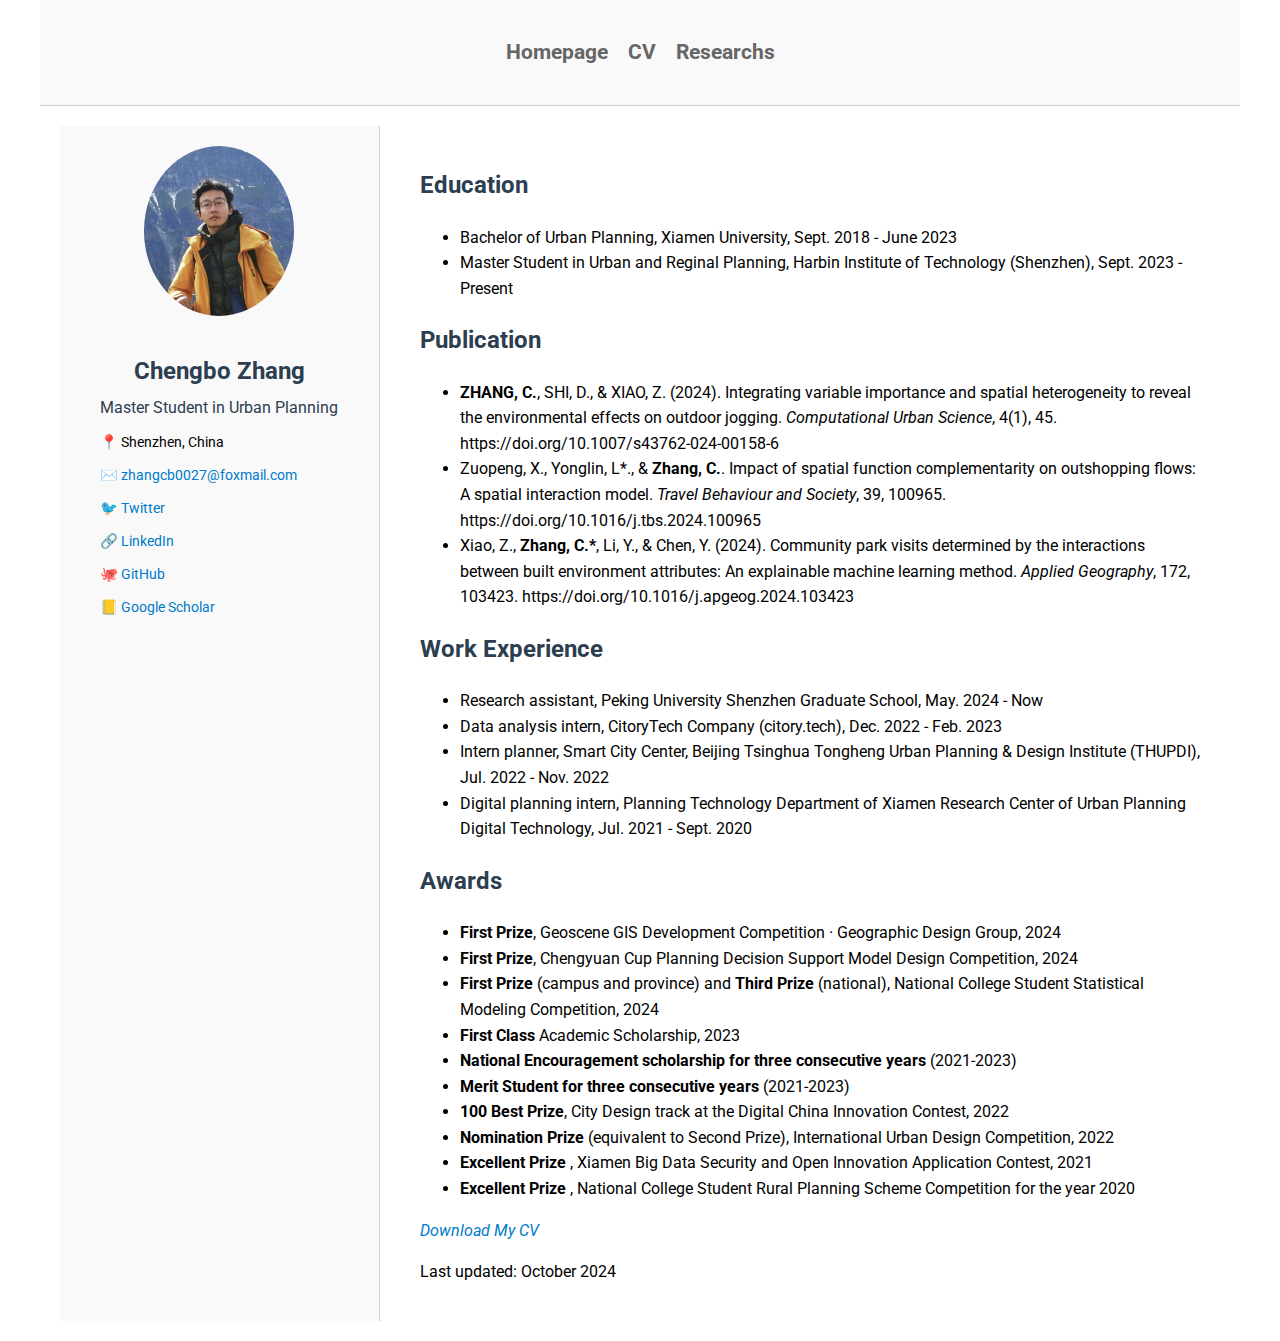
==== cv.html @ be8e76b4 "Update cv.html" ====
<!DOCTYPE html>
<html lang="en">

<head>
    <meta charset="UTF-8">
    <meta name="viewport" content="width=device-width, initial-scale=1.0">
    <title>Chengbo Zhang (张承博) - Personal Academic Website</title>
    <link rel="stylesheet" href="styles.css">
    <link rel="preconnect" href="https://fonts.googleapis.com">
    <link rel="preconnect" href="https://fonts.gstatic.com" crossorigin>
    <link href="https://fonts.googleapis.com/css2?family=Roboto:wght@300;400;700&display=swap" rel="stylesheet">
    <style>
        body {
            font-family: 'Roboto', sans-serif;
            max-width: 1200px;
            margin: auto;
            line-height: 1.6;
        }
        nav {
            display: flex;
            justify-content: center;
            gap: 40px;
            padding: 20px;
            background-color: #f9f9f9;
            border-bottom: 1px solid #ccc;
        }
        .content {
            display: flex;
            flex-direction: row;
            gap: 20px;
            padding: 20px;
        }
        .sidebar {
            width: 25%;
            padding: 20px;
            border-right: 1px solid #ccc;
            background-color: #f9f9f9;
            text-align: left;
        }
        .main-content {
            width: 70%;
            padding: 20px;
        }
        header {
            display: flex;
            align-items: center;
            flex-direction: column;
            text-align: center;
        }
        img {
            border-radius: 50%;
            width: 150px;
            margin-bottom: 20px;
        }
        .contact {
            list-style-type: none;
            padding: 0;
            margin: 10px 0;
        }
        .contact li {
            margin-bottom: 10px;
            font-size: 0.9rem;
            text-align: left;
        }
        h1 {
            font-size: 1.5rem;
            color: #2c3e50;
            margin-bottom: 5px;
        }
        h2 {
            font-size: 1.5rem;
            color: #2c3e50;
            margin-top: 20px;
        }
        h3 {
            font-size: 1.0rem;
            color: #2c3e50;
            font-weight: 400;
            margin: 0;
        }
        a {
            color: #007acc;
            text-decoration: none;
        }
        a:hover {
            text-decoration: underline;
        }
        .news {
            margin-top: 30px;
        }
        .news-item {
            margin-bottom: 15px;
            font-size: 1rem;
        }
        .news-item a {
            color: #e74c3c;
            text-decoration: none;
        }
        .news-item a:hover {
            text-decoration: underline;
        }
        nav ul {
            list-style: none;
            padding: 0;
            display: flex;
            gap: 20px;
        }
        nav ul li {
            margin-bottom: 0;
        }
        nav ul li a {
            text-decoration: none;
            font-weight: bold;
            font-size: 1.3rem;
            color: #666;
        }
        nav ul li a:hover {
            color: #007acc;
        }
        .cv-link {
            color: #007acc; /* 设置链接为蓝色 */
            font-style: italic; /* 设置斜体 */
            text-decoration: none; /* 去掉下划线 */
        }
        
        .cv-link:hover {
            text-decoration: underline; /* 鼠标悬停时添加下划线 */
        }
    </style>
</head>

<body>
    <nav>
        <ul>
            <li><a href="index.html">Homepage</a></li>
            <li><a href="cv.html">CV</a></li>
            <li><a href="researchs.html">Researchs</a></li>
        </ul>
    </nav>

    <div class="content">
        <div class="sidebar">
            <header>
                <img src="images/homepage/profile.jpg" alt="Your Photo">
                <div>
                    <h1>Chengbo Zhang</h1>
                    <h3>Master Student in Urban Planning</h3>
                    <ul class="contact">
                        <li>📍 Shenzhen, China</li>
                        <li>✉️ <a href="mailto:zhangcb0027@foxmail.com">zhangcb0027@foxmail.com</a></li>
                        <li>🐦 <a href="https://x.com/neeeo37731?s=05">Twitter</a></li>
                        <li>🔗 <a href="https://linkedin.com/in/your_linkedin" target="_blank">LinkedIn</a></li>
                        <li>🐙 <a href="https://github.com/Nicholas0027" target="_blank">GitHub</a></li>
                        <li>📒 <a href="https://scholar.google.com/citations?user=c6YsYRwAAAAJ&hl=zh-CN&oi=sra" target="_blank">Google Scholar</a></li>
                    </ul>
                </div>
            </header>
        </div>

        <div class="main-content">
            <section>
                <h2>Education</h2>
                <ul>
                    <li>Bachelor of Urban Planning, Xiamen University, Sept. 2018 - June 2023</li>
                    <li>Master Student in Urban and Reginal Planning, Harbin Institute of Technology (Shenzhen), Sept. 2023 - Present</li>
                </ul>
            </section>
                <section>
                <h2>Publication</h2>
                <ul>
                    <li>
                        <strong>ZHANG, C.</strong>, SHI, D., & XIAO, Z. (2024). Integrating variable importance and spatial heterogeneity to reveal the environmental effects on outdoor jogging. 
                        <em>Computational Urban Science</em>, 4(1), 45. https://doi.org/10.1007/s43762-024-00158-6

                    </li>
                    <li>
                        Zuopeng, X., Yonglin, L*., & <strong>Zhang, C.</strong>. Impact of spatial function complementarity on outshopping flows: A spatial interaction model. 
                        <em>Travel Behaviour and Society</em>, 39, 100965. https://doi.org/10.1016/j.tbs.2024.100965
                    </li>
                    <li>
                        Xiao, Z., <strong>Zhang, C.*</strong>, Li, Y., & Chen, Y. (2024). Community park visits determined by the interactions between built environment attributes: An explainable machine learning method.
                        <em>Applied Geography</em>, 172, 103423. https://doi.org/10.1016/j.apgeog.2024.103423
                    </li>
                </ul>
            </section>
    
            <section>
                <h2>Work Experience</h2>
                <ul>
                    <li>Research assistant, Peking University Shenzhen Graduate School, May. 2024 - Now</li>
                    <li>Data analysis intern, CitoryTech Company (citory.tech), Dec. 2022 - Feb. 2023</li>
                    <li>Intern planner, Smart City Center, Beijing Tsinghua Tongheng Urban Planning & Design Institute (THUPDI), Jul. 2022 - Nov. 2022</li>
                    <li>Digital planning intern, Planning Technology Department of Xiamen Research Center of Urban Planning Digital Technology, Jul. 2021 - Sept. 2020</li>
                </ul>
            </section>
    
            <section>
                <h2>Awards</h2>
                <ul>
                    <li><strong>First Prize</strong>, Geoscene GIS Development Competition · Geographic Design Group, 2024</li>
                    <li><strong>First Prize</strong>, Chengyuan Cup Planning Decision Support Model Design Competition, 2024</li>
                    <li><strong>First Prize</strong> (campus and province) and <strong>Third Prize</strong> (national), National College Student Statistical Modeling Competition, 2024</li>
                    <li><strong>First Class</strong> Academic Scholarship, 2023</li>
                    <li><strong>National Encouragement scholarship for three consecutive years</strong> (2021-2023)</li>
                    <li><strong>Merit Student for three consecutive years</strong> (2021-2023)</li>
                    <li><strong>100 Best Prize</strong>, City Design track at the Digital China Innovation Contest, 2022</li>
                    <li><strong>Nomination Prize </strong>(equivalent to Second Prize), International Urban Design Competition, 2022</li>
                    <li><strong>Excellent Prize </strong>, Xiamen Big Data Security and Open Innovation Application Contest, 2021</li>
                    <li><strong>Excellent Prize </strong>, National College Student Rural Planning Scheme Competition for the year 2020</li>
                </ul>
            </section>
            <p>
                <a href="images/asset/ZhangChengboCV.pdf" target="_blank" class="cv-link"><em>Download My CV</em></a>
            </p>
            <footer>
                <p>Last updated: October 2024</p>
            </footer>
        </div>
    </div>
</body>

</html>
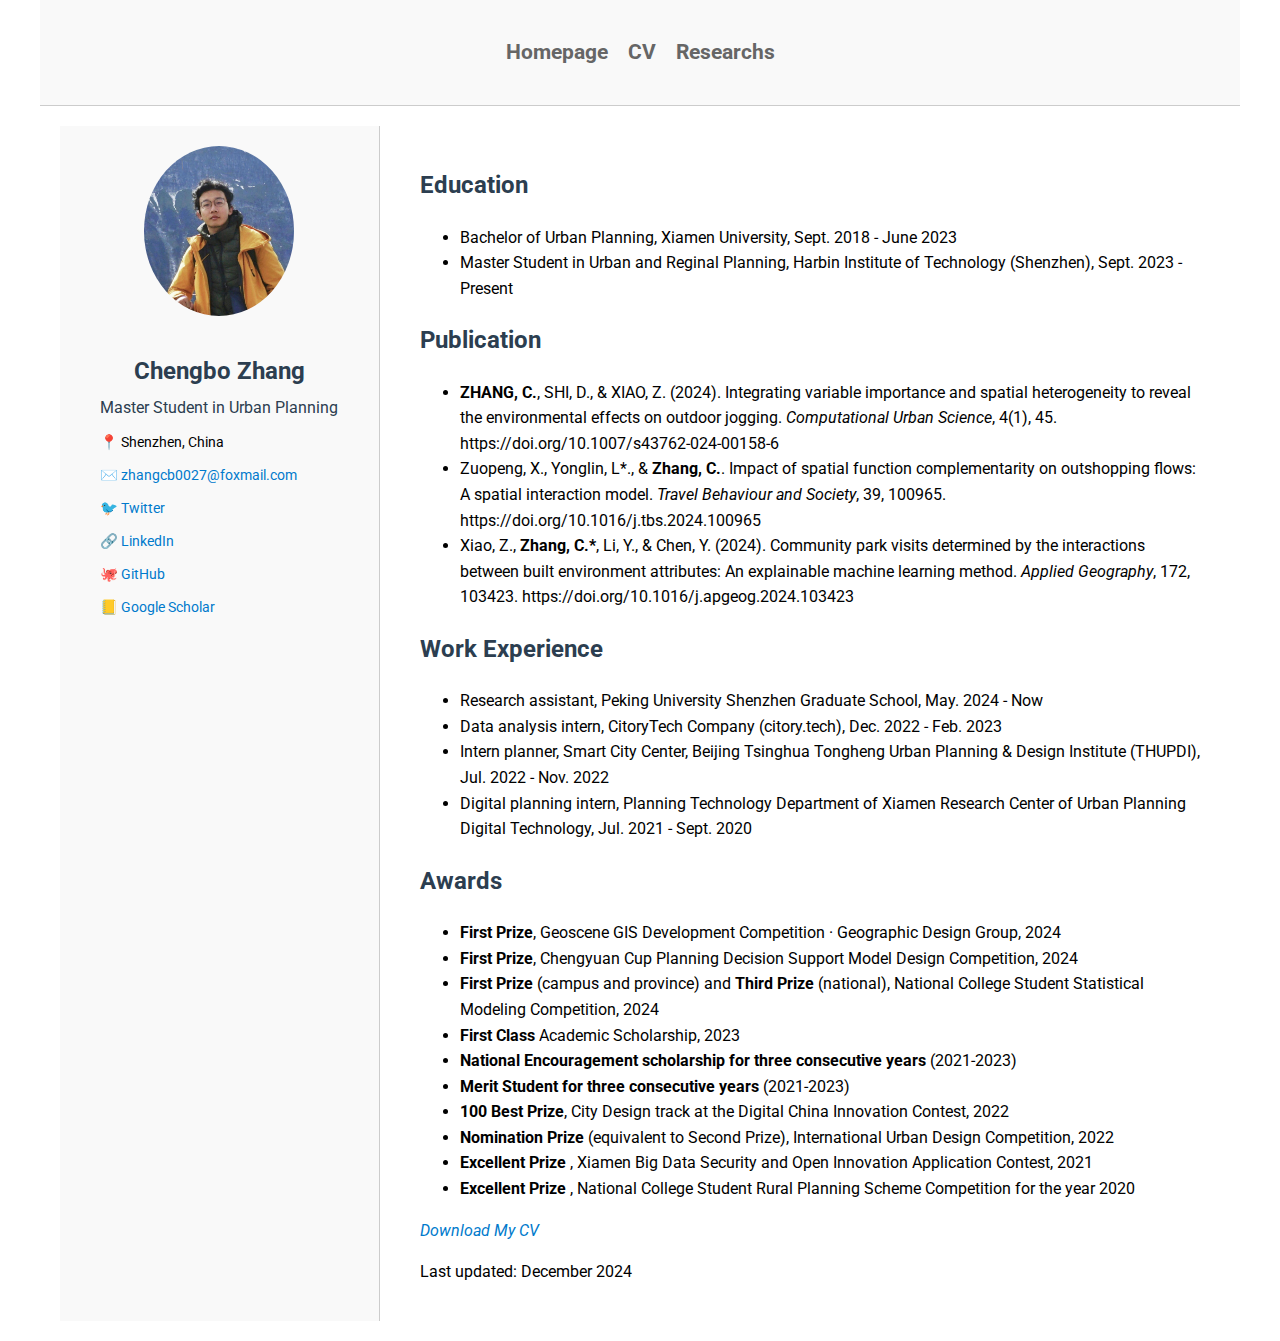
==== commit 61b3fd61: "Update cv.html" ====
--- a/cv.html
+++ b/cv.html
@@ -213,7 +213,7 @@
                 <a href="images/asset/ZhangChengboCV.pdf" target="_blank" class="cv-link"><em>Download My CV</em></a>
             </p>
             <footer>
-                <p>Last updated: October 2024</p>
+                <p>Last updated: December 2024</p>
             </footer>
         </div>
     </div>
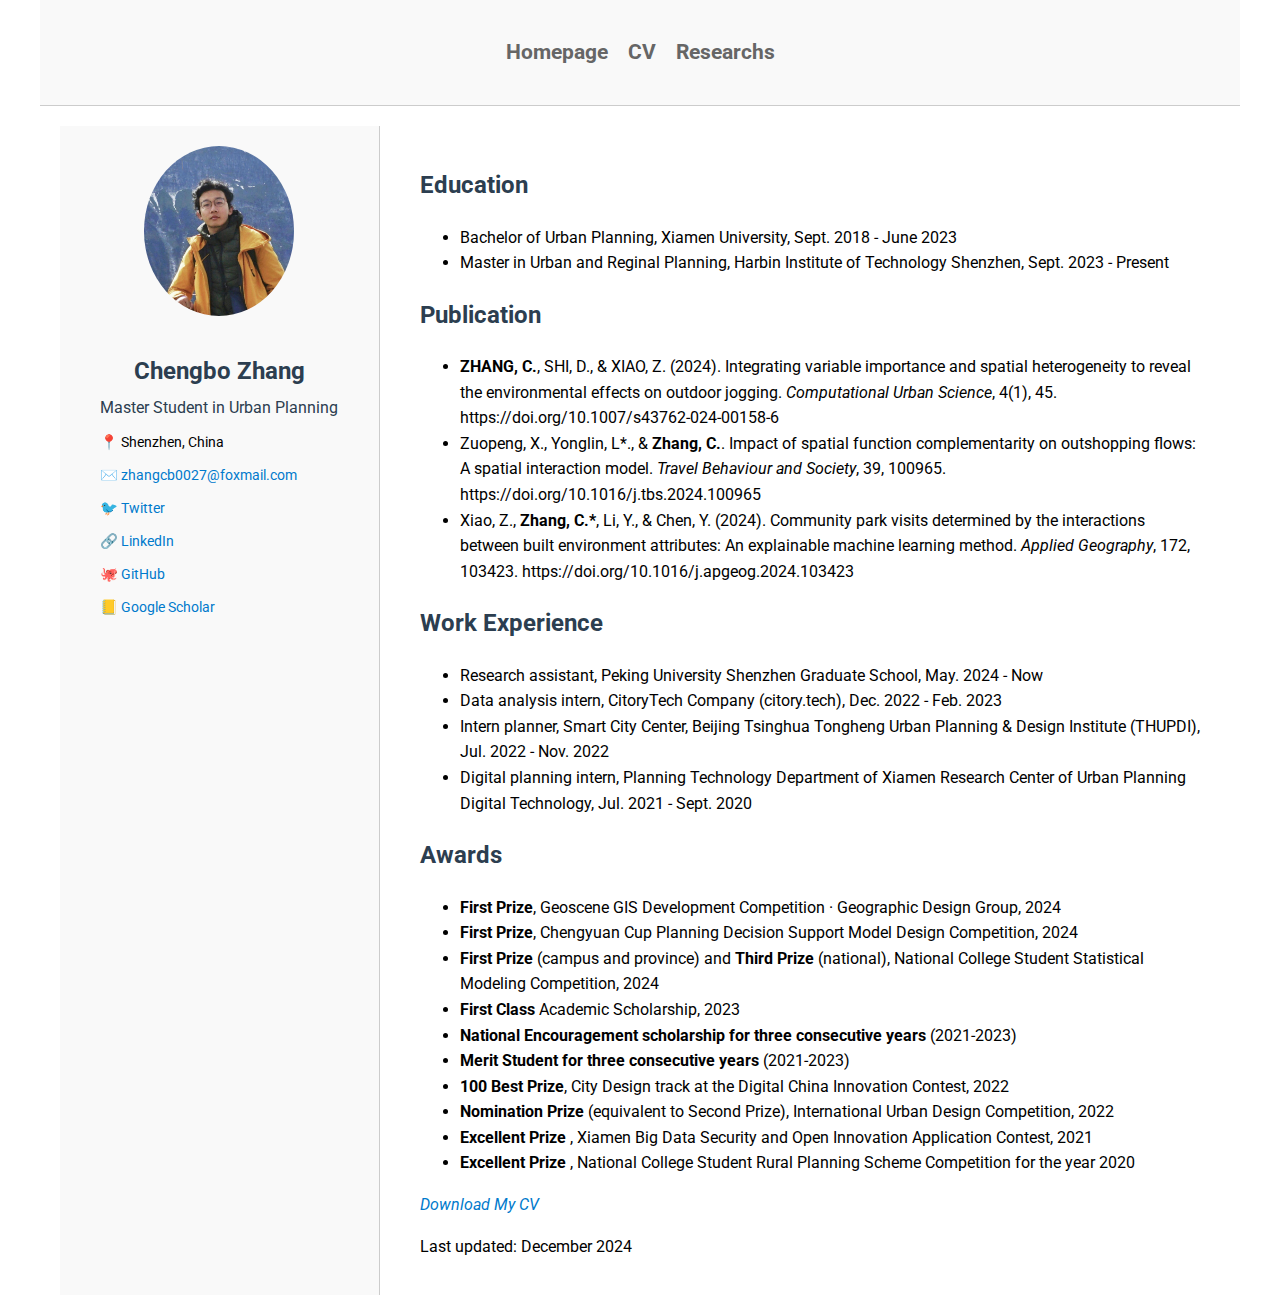
==== commit 2d0f1d45: "Update cv.html" ====
--- a/cv.html
+++ b/cv.html
@@ -162,7 +162,7 @@
                 <h2>Education</h2>
                 <ul>
                     <li>Bachelor of Urban Planning, Xiamen University, Sept. 2018 - June 2023</li>
-                    <li>Master Student in Urban and Reginal Planning, Harbin Institute of Technology (Shenzhen), Sept. 2023 - Present</li>
+                    <li>Master in Urban and Reginal Planning, Harbin Institute of Technology Shenzhen, Sept. 2023 - Present</li>
                 </ul>
             </section>
                 <section>
@@ -171,7 +171,6 @@
                     <li>
                         <strong>ZHANG, C.</strong>, SHI, D., & XIAO, Z. (2024). Integrating variable importance and spatial heterogeneity to reveal the environmental effects on outdoor jogging. 
                         <em>Computational Urban Science</em>, 4(1), 45. https://doi.org/10.1007/s43762-024-00158-6
-
                     </li>
                     <li>
                         Zuopeng, X., Yonglin, L*., & <strong>Zhang, C.</strong>. Impact of spatial function complementarity on outshopping flows: A spatial interaction model. 
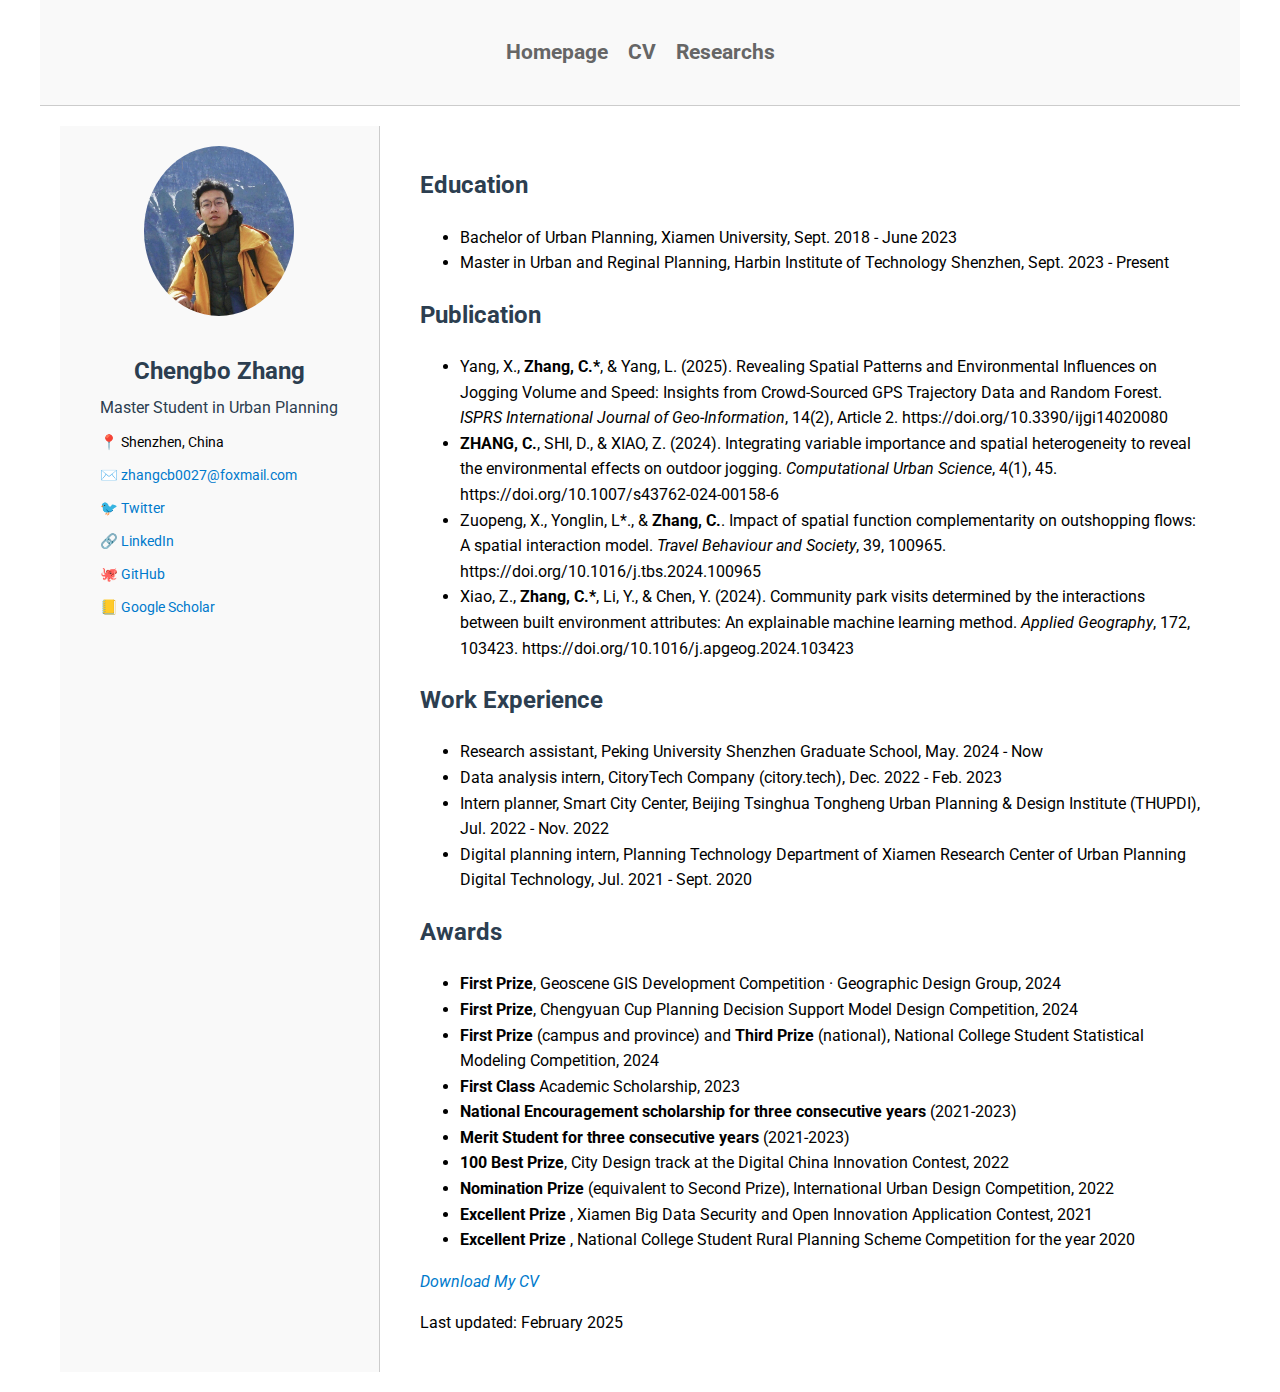
==== commit 7ae11a67: "Update cv.html" ====
--- a/cv.html
+++ b/cv.html
@@ -169,6 +169,10 @@
                 <h2>Publication</h2>
                 <ul>
                     <li>
+                    Yang, X., <strong>Zhang, C.*</strong>, & Yang, L. (2025). Revealing Spatial Patterns and Environmental Influences on Jogging Volume and Speed: Insights from Crowd-Sourced GPS Trajectory Data and Random Forest. 
+                        <em>ISPRS International Journal of Geo-Information</em>, 14(2), Article 2. https://doi.org/10.3390/ijgi14020080
+                    </li>
+                    <li>
                         <strong>ZHANG, C.</strong>, SHI, D., & XIAO, Z. (2024). Integrating variable importance and spatial heterogeneity to reveal the environmental effects on outdoor jogging. 
                         <em>Computational Urban Science</em>, 4(1), 45. https://doi.org/10.1007/s43762-024-00158-6
                     </li>
@@ -212,7 +216,7 @@
                 <a href="images/asset/ZhangChengboCV.pdf" target="_blank" class="cv-link"><em>Download My CV</em></a>
             </p>
             <footer>
-                <p>Last updated: December 2024</p>
+                <p>Last updated: February 2025</p>
             </footer>
         </div>
     </div>
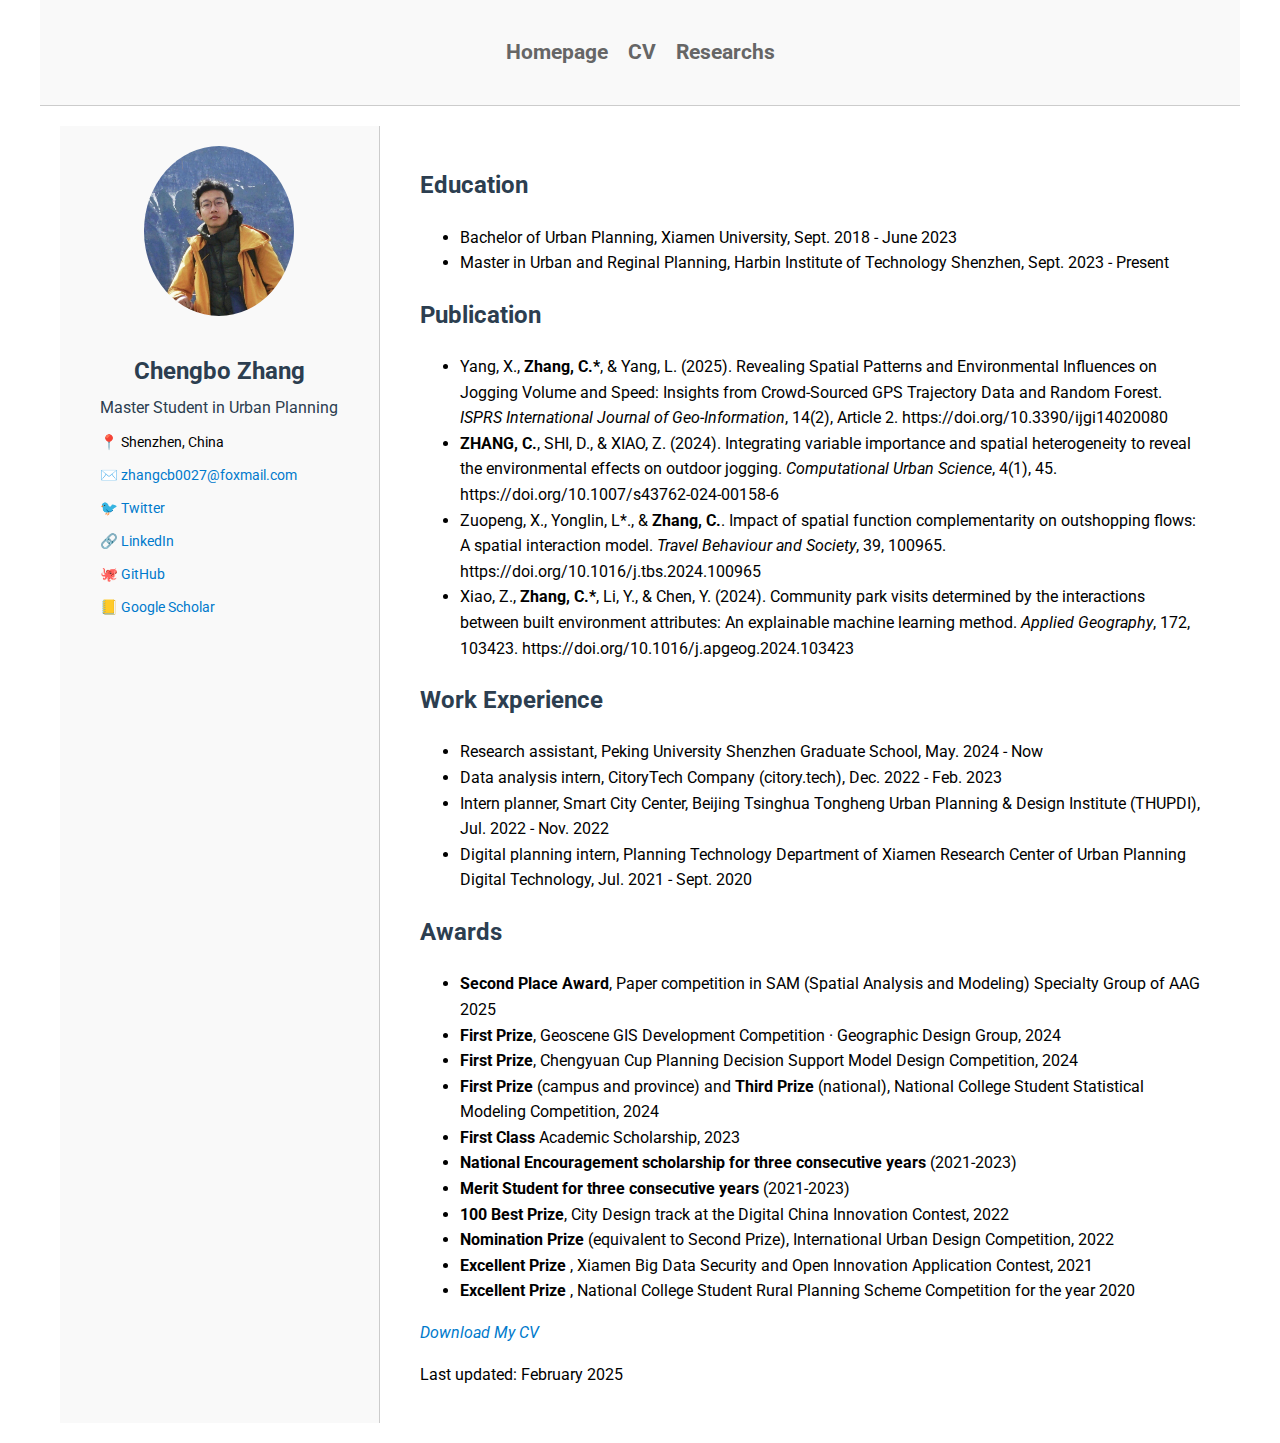
==== commit 189d82d4: "Update cv.html" ====
--- a/cv.html
+++ b/cv.html
@@ -169,7 +169,7 @@
                 <h2>Publication</h2>
                 <ul>
                     <li>
-                    Yang, X., <strong>Zhang, C.*</strong>, & Yang, L. (2025). Revealing Spatial Patterns and Environmental Influences on Jogging Volume and Speed: Insights from Crowd-Sourced GPS Trajectory Data and Random Forest. 
+                        Yang, X., <strong>Zhang, C.*</strong>, & Yang, L. (2025). Revealing Spatial Patterns and Environmental Influences on Jogging Volume and Speed: Insights from Crowd-Sourced GPS Trajectory Data and Random Forest. 
                         <em>ISPRS International Journal of Geo-Information</em>, 14(2), Article 2. https://doi.org/10.3390/ijgi14020080
                     </li>
                     <li>
@@ -200,6 +200,7 @@
             <section>
                 <h2>Awards</h2>
                 <ul>
+                    <li><strong>Second Place Award</strong>, Paper competition in SAM (Spatial Analysis and Modeling) Specialty Group of AAG 2025</li>
                     <li><strong>First Prize</strong>, Geoscene GIS Development Competition · Geographic Design Group, 2024</li>
                     <li><strong>First Prize</strong>, Chengyuan Cup Planning Decision Support Model Design Competition, 2024</li>
                     <li><strong>First Prize</strong> (campus and province) and <strong>Third Prize</strong> (national), National College Student Statistical Modeling Competition, 2024</li>
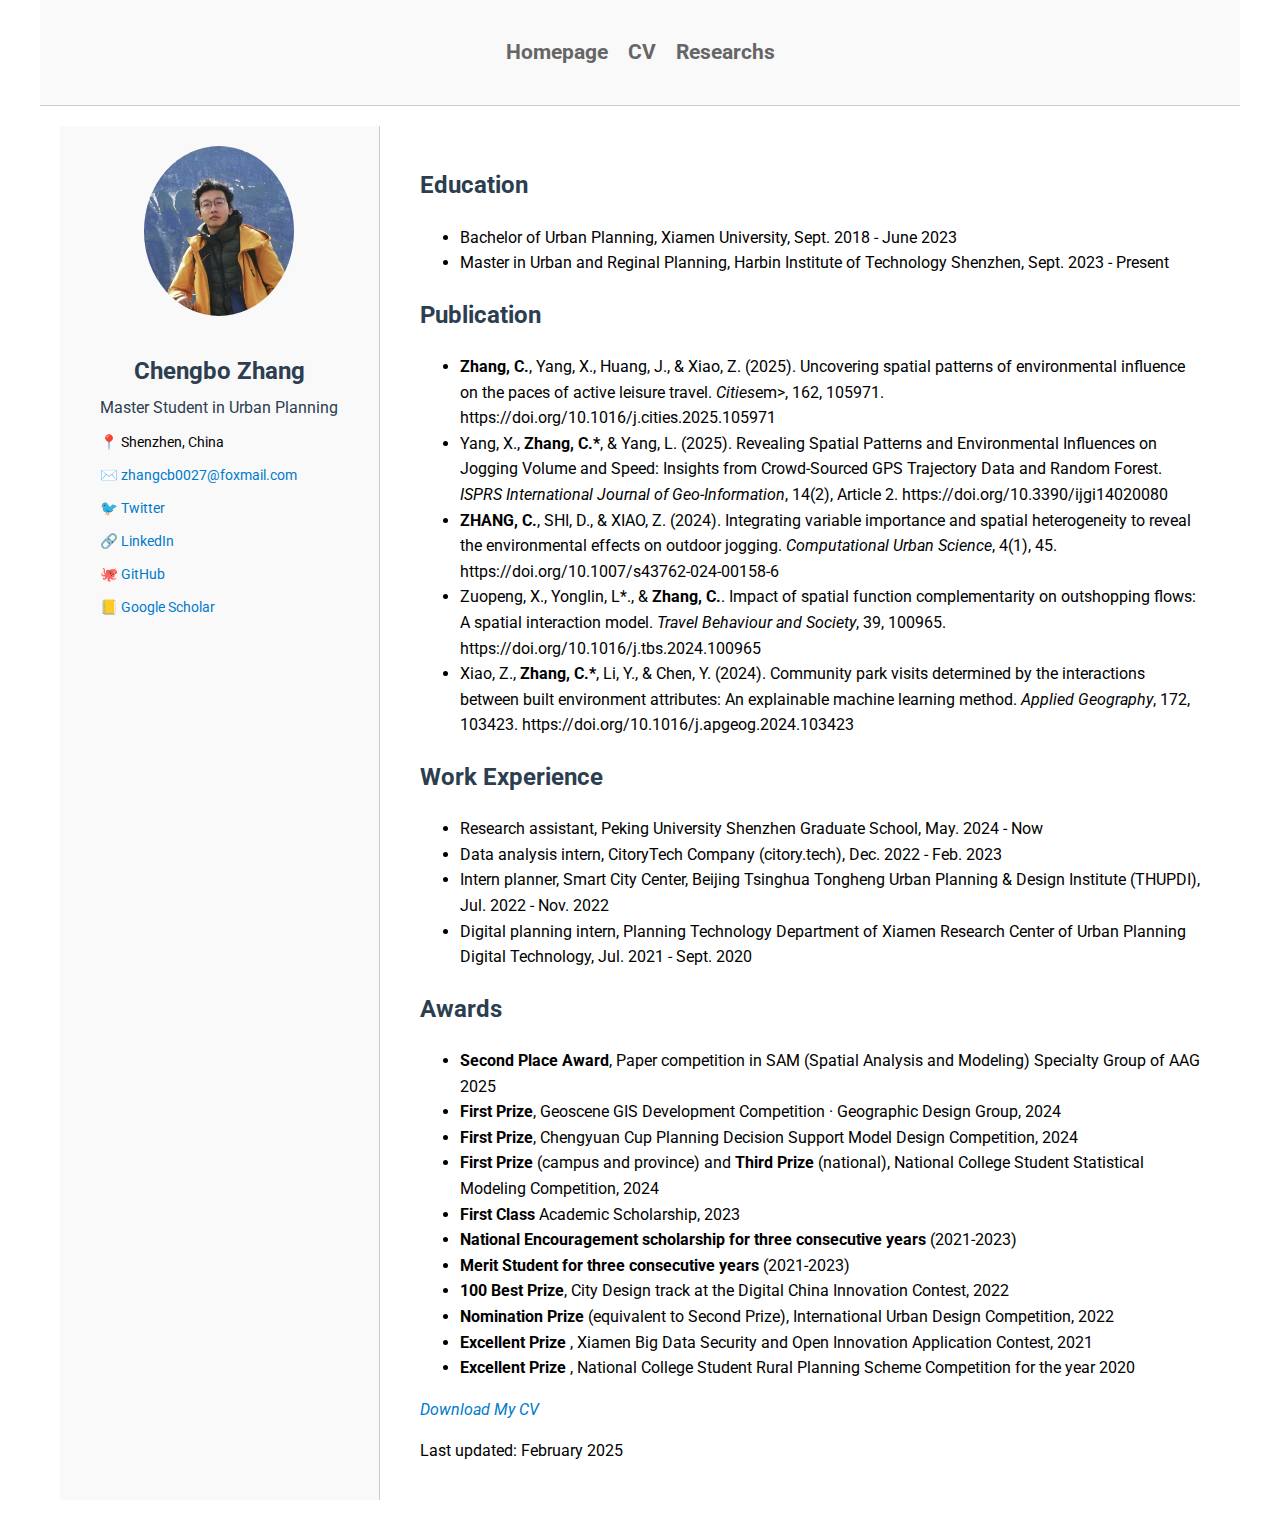
==== commit f07169cb: "Update cv.html" ====
--- a/cv.html
+++ b/cv.html
@@ -166,8 +166,13 @@
                 </ul>
             </section>
                 <section>
-                <h2>Publication</h2>
-                <ul>
+                <h2>Publication</h2>    
+                <ul>
+                    <li>
+                        <strong>Zhang, C.</strong>, Yang, X., Huang, J., & Xiao, Z. (2025). Uncovering spatial patterns of environmental influence on the paces of active leisure travel. 
+                        <em>Cities</em>em>, 162, 105971. https://doi.org/10.1016/j.cities.2025.105971
+
+                    </li>
                     <li>
                         Yang, X., <strong>Zhang, C.*</strong>, & Yang, L. (2025). Revealing Spatial Patterns and Environmental Influences on Jogging Volume and Speed: Insights from Crowd-Sourced GPS Trajectory Data and Random Forest. 
                         <em>ISPRS International Journal of Geo-Information</em>, 14(2), Article 2. https://doi.org/10.3390/ijgi14020080
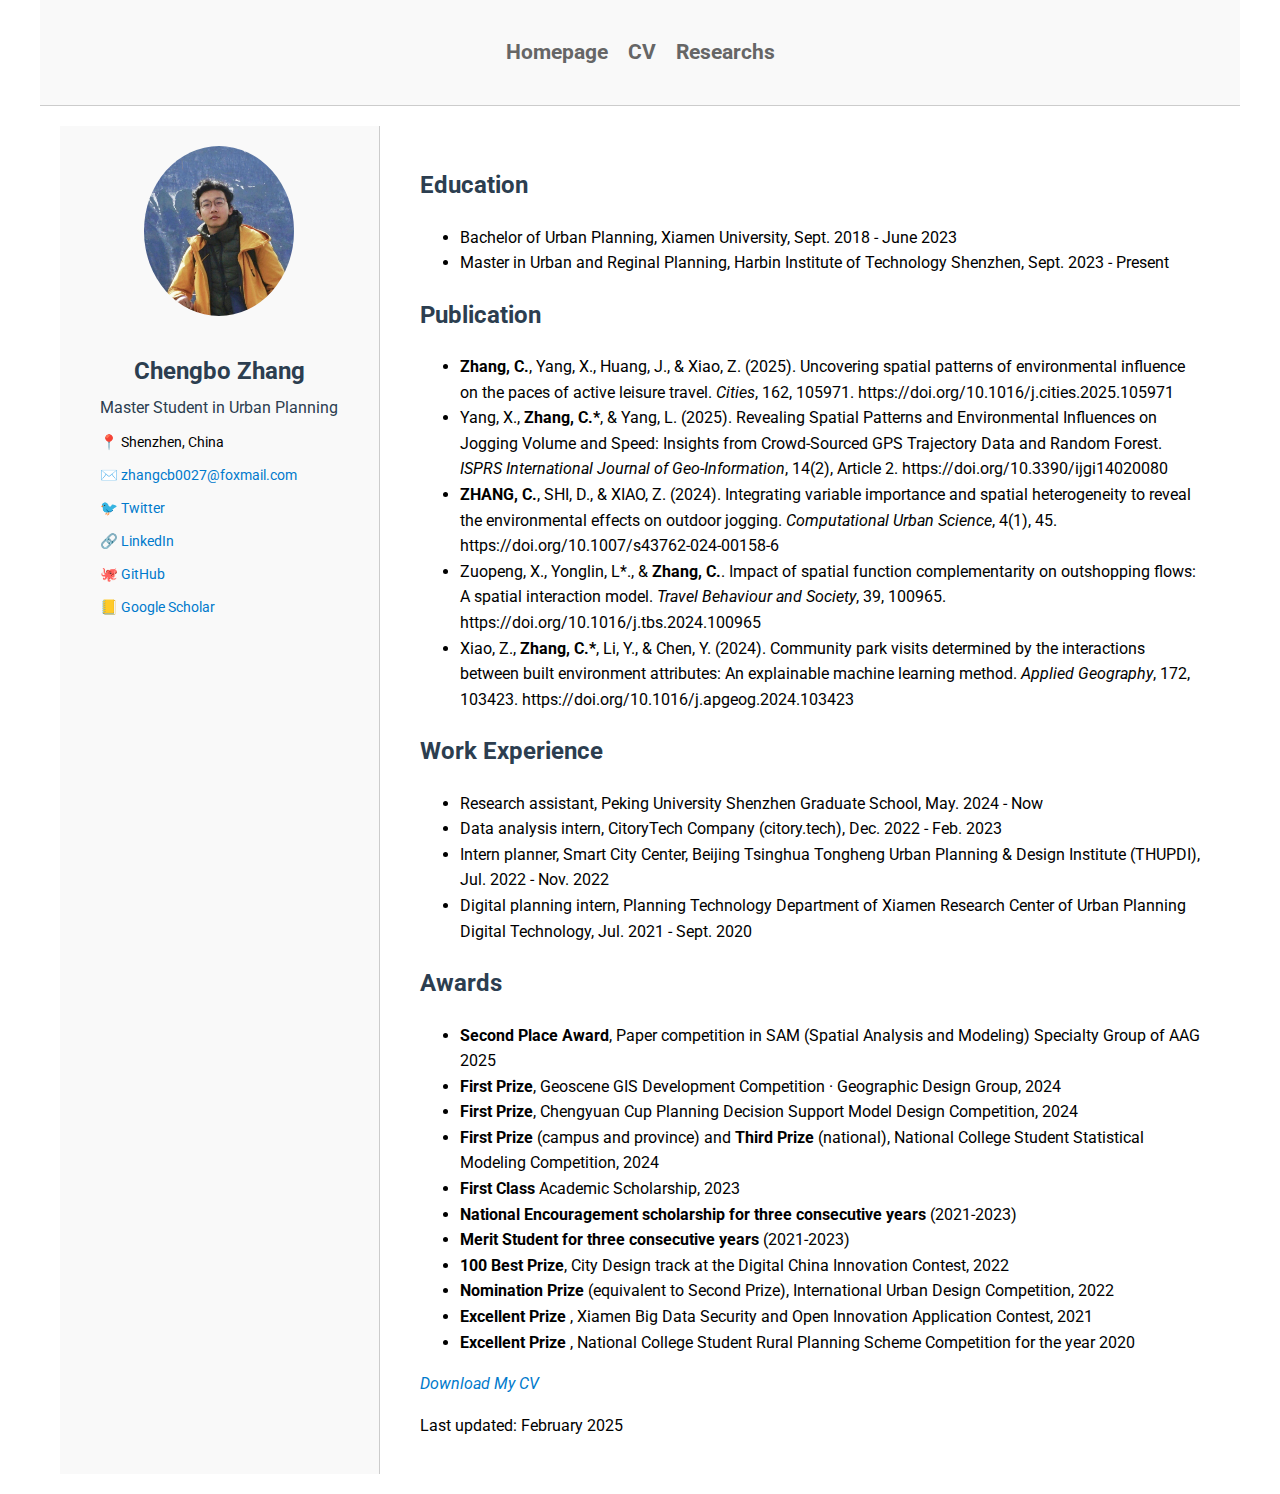
==== commit 7af09821: "Update cv.html" ====
--- a/cv.html
+++ b/cv.html
@@ -170,7 +170,7 @@
                 <ul>
                     <li>
                         <strong>Zhang, C.</strong>, Yang, X., Huang, J., & Xiao, Z. (2025). Uncovering spatial patterns of environmental influence on the paces of active leisure travel. 
-                        <em>Cities</em>em>, 162, 105971. https://doi.org/10.1016/j.cities.2025.105971
+                        <em>Cities</em>, 162, 105971. https://doi.org/10.1016/j.cities.2025.105971
 
                     </li>
                     <li>
